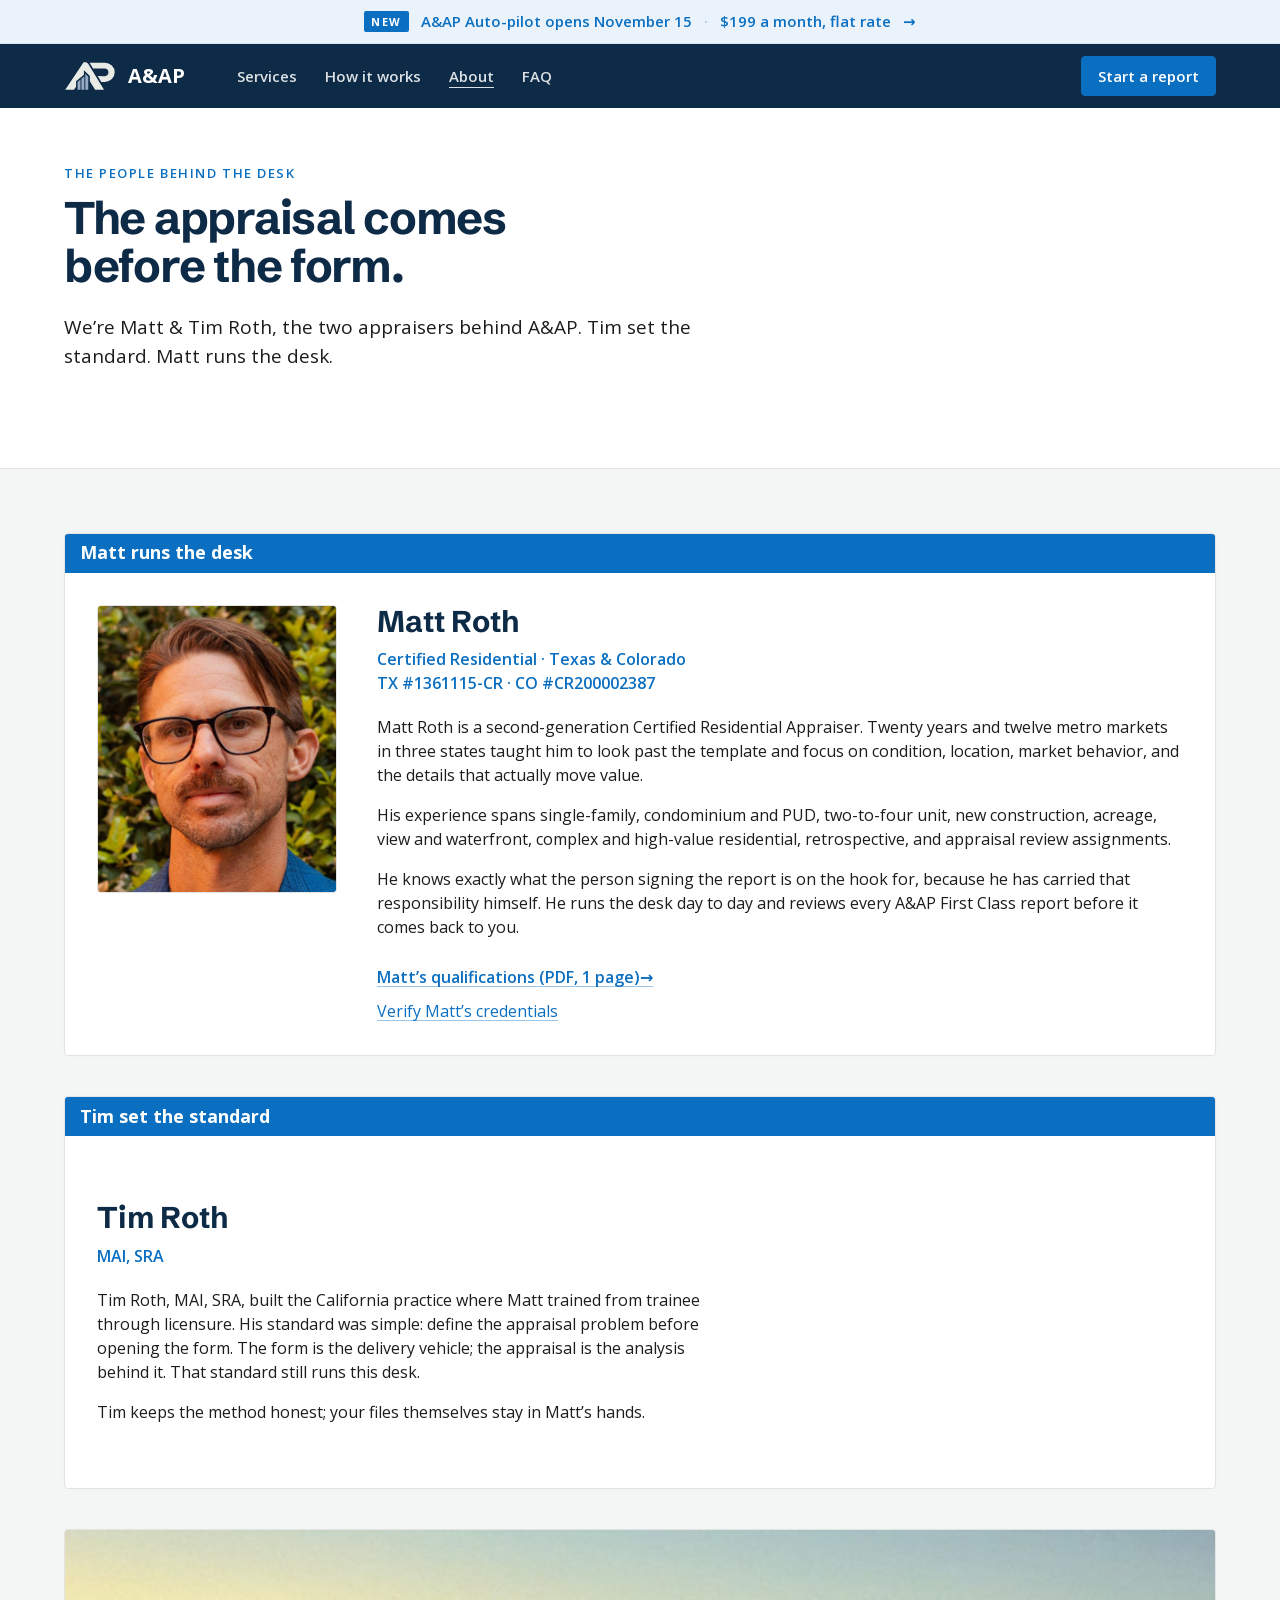
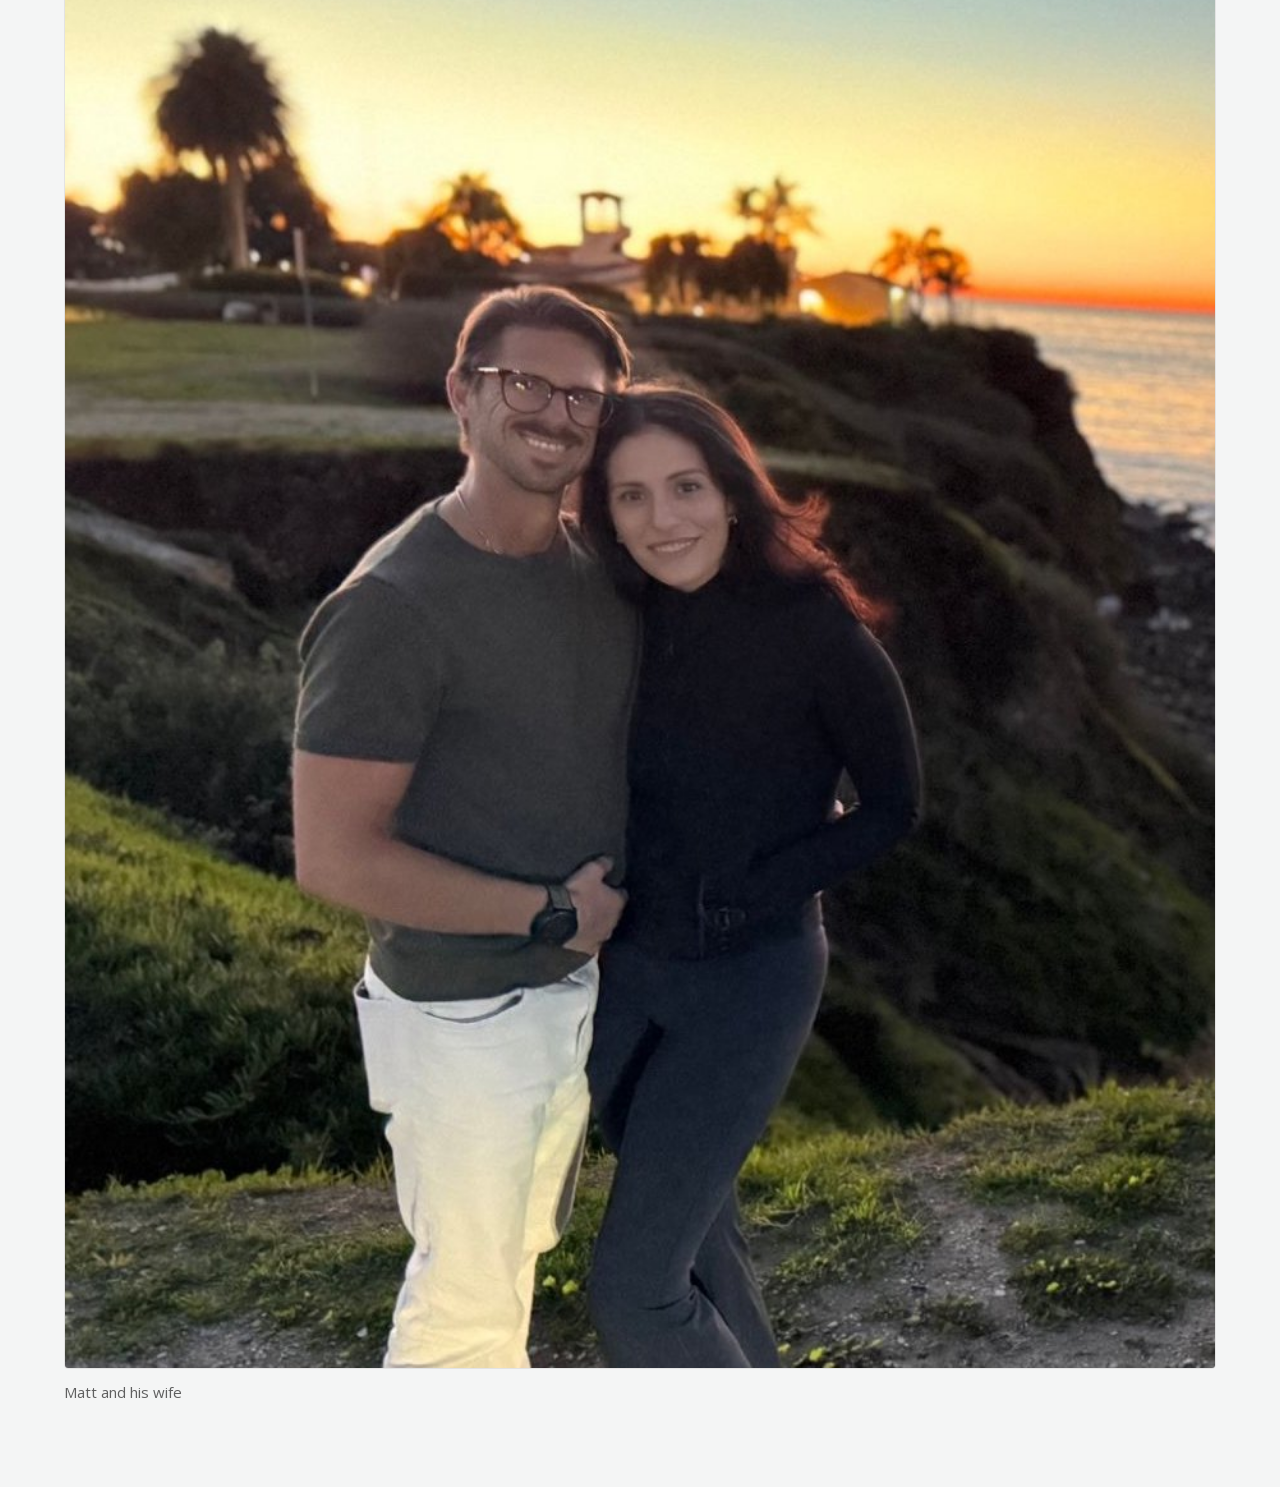
==== about.html @ b4873b74 "aandap.com on its own: today's A&AP site, unchanged content (Matt 11-08) Co-Authored-By: Claude Opus" ====
<!DOCTYPE html>
<html lang="en">
<head>
<meta charset="utf-8">
<meta name="viewport" content="width=device-width, initial-scale=1">
<meta name="color-scheme" content="light">
<title>Matt and Tim Roth | A&amp;AP</title>
<meta name="description" content="Meet Matt and Tim Roth. Two generations in appraisal. Matt runs the desk and reviews your A&amp;AP First Class report. Tim set the standard.">
<link rel="canonical" href="https://aandap.com/about.html">
<link rel="icon" type="image/png" href="assets/aap-favicon.png">
<link rel="apple-touch-icon" href="assets/aap-apple-touch-icon.png">
<link rel="preload" href="assets/open-sans.woff2" as="font" type="font/woff2" crossorigin>
<link rel="preload" href="assets/schibsted-grotesk-700.ttf" as="font" type="font/ttf" crossorigin>
<link rel="stylesheet" href="assets/site.css">
</head>
<body>
<a class="skip" href="#main">Skip to content</a>
<svg width="0" height="0" class="svg-defs" aria-hidden="true">
  <symbol id="ck" viewBox="0 0 20 20"><circle cx="10" cy="10" r="9" fill="currentColor" opacity=".14"/><path d="M5.5 10.5l3 3 6-6.5" fill="none" stroke="currentColor" stroke-width="2" stroke-linecap="round" stroke-linejoin="round"/></symbol>
  <symbol id="tick" viewBox="0 0 16 16"><path d="M3 8.5l3 3 7-7" fill="none" stroke="currentColor" stroke-width="2" stroke-linecap="round" stroke-linejoin="round"/></symbol>
  <symbol id="x" viewBox="0 0 20 20"><circle cx="10" cy="10" r="9" fill="currentColor" opacity=".12"/><path d="M7 7l6 6M13 7l-6 6" fill="none" stroke="currentColor" stroke-width="2" stroke-linecap="round"/></symbol>
  <symbol id="down" viewBox="0 0 20 20"><path d="M10 3v13M4.5 10.5L10 16l5.5-5.5" fill="none" stroke="currentColor" stroke-width="2" stroke-linecap="round" stroke-linejoin="round"/></symbol>
  <symbol id="phone" viewBox="0 0 20 20"><path d="M6.4 2.9c.5-.3 1.2-.1 1.5.4l1.4 2.4c.3.5.2 1.1-.2 1.5L7.9 8.4a9.6 9.6 0 0 0 3.7 3.7l1.2-1.2c.4-.4 1-.5 1.5-.2l2.4 1.4c.5.3.7 1 .4 1.5l-.9 1.7c-.5.9-1.5 1.4-2.5 1.1A13.6 13.6 0 0 1 3.6 6.3c-.3-1 .2-2 1.1-2.5l1.7-.9z" fill="currentColor"/></symbol>
</svg>
<a class="announce num" href="index.html#services"><b>New</b><span>A&amp;AP Auto-pilot opens November 15</span><span class="dot">·</span><span>$199 a month, flat rate</span><span class="arrow">&rarr;</span></a>
<header class="appbar">
  <div class="wrap">
    <a class="brand" href="index.html" aria-label="A&amp;AP home"><img src="assets/aap-mark-light.svg" alt="" width="52" height="30"><b>A&amp;AP</b></a>
    <nav class="nav" aria-label="Site"><a href="index.html#services">Services</a>
<a href="how-it-works.html">How it works</a>
<a href="about.html" aria-current="page">About</a>
<a href="faq.html">FAQ</a></nav>
    <a class="btn sm" href="start.html">Start a report</a>
    <details class="menu"><summary aria-label="Menu">Menu</summary><nav aria-label="Site, mobile"><a href="index.html#services">Services</a>
<a href="how-it-works.html">How it works</a>
<a href="about.html" aria-current="page">About</a>
<a href="faq.html">FAQ</a><a class="go" href="start.html">Start a report</a></nav></details>
  </div>
</header>
<main id="main" tabindex="-1">
<section class="hero page-heading"><div class="wrap grid"><div class="page-intro"><p class="kicker">The people behind the desk</p><h1>The appraisal comes before the form.</h1><p class="lede">We’re Matt &amp; Tim Roth, the two appraisers behind A&amp;AP. Tim set the standard. Matt runs the desk.</p></div></div></section>
<section aria-label="Matt and Tim"><div class="wrap grid">
<article class="card bio-card" id="matt"><h2 class="h">Matt runs the desk</h2><div class="bio-content"><img src="photos/matt.jpg" alt="Matt Roth" width="240" height="288"><div><h3>Matt Roth</h3><p class="credential">Certified Residential · Texas &amp; Colorado<br><span class="num">TX #1361115-CR · CO #CR200002387</span></p><div class="prose">
<p>Matt Roth is a second-generation Certified Residential Appraiser. Twenty years and twelve metro markets in three states taught him to look past the template and focus on condition, location, market behavior, and the details that actually move value.</p>
<p>His experience spans single-family, condominium and PUD, two-to-four unit, new construction, acreage, view and waterfront, complex and high-value residential, retrospective, and appraisal review assignments.</p>
<p>He knows exactly what the person signing the report is on the hook for, because he has carried that responsibility himself. He runs the desk day to day and reviews every A&amp;AP First Class report before it comes back to you.</p>
</div><a class="more" href="matt-roth-qualifications.pdf">Matt’s qualifications (PDF, 1 page)</a><p><a href="https://www.asc.gov/appraiser?field_state_name_value=All&amp;field_license_type__value=All&amp;field_first_name__value=Matthew&amp;field_last_name__value=Roth&amp;items_per_page=20&amp;submit=Apply">Verify Matt’s credentials</a></p></div></div></article>
<article class="card bio-card" id="tim"><h2 class="h">Tim set the standard</h2><div class="bio-content bio-content--text"><div><h3>Tim Roth</h3><p class="credential">MAI, SRA</p><div class="prose">
<p>Tim Roth, MAI, SRA, built the California practice where Matt trained from trainee through licensure. His standard was simple: define the appraisal problem before opening the form. The form is the delivery vehicle; the appraisal is the analysis behind it. That standard still runs this desk.</p>
<p>Tim keeps the method honest; your files themselves stay in Matt’s hands.</p>
</div></div></div></article>
<figure class="about-photo"><picture><source media="(max-width: 720px)" srcset="photos/about-photo-phone.jpg" width="900" height="1125"><img src="photos/about-photo-wide.jpg" alt="Matt and his wife" width="1700" height="956" loading="lazy"></picture><figcaption>Matt and his wife</figcaption></figure>
</div></section>
<section aria-labelledby="experience-heading"><div class="wrap grid"><div class="copy-block split-copy"><h2 class="title" id="experience-heading">Two generations. One standard.</h2><p>Tim built a Southern California appraisal practice and set its standard. Matt trained there from trainee through licensure beginning in 2006, later ran M R Pacific Appraisals in Los Angeles, and established Appraisal Partners in North Texas. That is the experience behind this desk.</p><p>You keep the client relationship, inspection &amp; final judgment. We focus on the part of appraisal we do best and enjoy most, and Matt personally reviews every A&amp;AP First Class report. That’s why this is a desk fee, not an appraisal fee.</p></div><div class="call"><h3>With you from start to finish</h3><a class="btn tel num" href="tel:+14692968726"><svg aria-hidden="true"><use href="#phone"/></svg>(469) 296-8726</a> <span>Weekdays, 9 to 5 Central</span><p>Our small team is with you from start to finish, answering your questions and helping along the way. We work with small offices and independent appraisers.</p></div></div></section>
</main>
<section class="start" id="start">
  <div class="wrap">
    <a class="btn xl" href="start.html">Start a report</a>
    <div class="contact num">
      <a href="tel:+14692968726">(469) 296-8726</a> <span>Weekdays, 9 to 5 Central</span>
      <a href="mailto:mrr@appraisalpartners.net">mrr@appraisalpartners.net</a>
    </div>
  </div>
</section>
<footer>
  <div class="wrap num">
    <div class="line1"><span>Appraisal Partners of Texas, Inc.</span><span class="dot">·</span><span>TX #1361115-CR</span><span class="dot">·</span><span>CO #CR200002387</span></div>
    <nav class="line1" aria-label="Footer"><a href="how-it-works.html">How it works</a><span class="dot">·</span><a href="about.html">About</a><span class="dot">·</span><a href="faq.html">FAQ</a><span class="dot">·</span><a href="https://appraisalpartners.net/terms.html">Terms</a><span class="dot">·</span><a href="https://appraisalpartners.net/terms-software.html">Software terms</a></nav>
    <div>10900 Research Blvd, Suite 160C, Austin, TX 78759</div>
    <div>TOTAL is a product of a la mode. A&amp;AP is not affiliated with a la mode.</div>
  </div>
</footer>
</body>
</html>
---- assets/site.css ----
@font-face {
  font-family: "Open Sans"; font-style: normal; font-weight: 300 800;
  font-display: swap; src: url("open-sans.woff2") format("woff2");
}
@font-face {
  font-family: "Schibsted Grotesk"; font-style: normal; font-weight: 500;
  font-display: swap; src: url("schibsted-grotesk-500.ttf") format("truetype");
}
@font-face {
  font-family: "Schibsted Grotesk"; font-style: normal; font-weight: 700;
  font-display: swap; src: url("schibsted-grotesk-700.ttf") format("truetype");
}

:root {
  --font: "Open Sans", "Segoe UI", system-ui, -apple-system, "Helvetica Neue", Arial, sans-serif;
  --display: "Schibsted Grotesk", var(--font);
  --ink: #1c1c1c; --ink-2: #5f5f5f;
  --canvas: #f4f5f5; --card: #ffffff; --field-off: #f4f5f5;
  --line: #e3e3e3; --line-2: #cccccc; --edge: #8a949f;
  --primary: #0b6fc1; --primary-hover: #00669b; --primary-active: #005380; --deep: #005c83; --tint: #eaf3fb; --tint-line: #d5e6f5;
  --success: #2b7e26; --success-edge: #50a81e; --success-bg: #ecf6e8; --success-ink: #236b1f; --success-line: #cfe6c7;
  --warning-bg: #fdf3e1; --warning-edge: #e5a53a; --warning-ink: #7a4300; --warning-line: #f1dcb0;
  --bar: #0d2a46; --bar-h: 64px;
  --first-class-gold: #b49a60;
  --focus: #0b6fc1; --focus-ring: rgba(11,111,193,.25);
  --r-1: 2px; --r-2: 4px; --r-3: 6px; --r-full: 999px;
  --shadow-1: 0 0 10px -6px rgba(0,0,0,.10);
  --shadow-2: 0 24px 48px -28px rgba(13,42,70,.35), 0 1px 2px rgba(13,42,70,.10);
  --s-1: 4px; --s-2: 8px; --s-3: 12px; --s-4: 16px; --s-5: 20px; --s-6: 24px; --s-8: 32px; --s-10: 40px; --s-12: 48px; --s-14: 56px; --s-16: 64px; --s-20: 80px; --s-24: 96px;
  --wrap: 1200px; --gutter: 24px;
  --dur: 150ms; --ease: cubic-bezier(.2,0,.2,1);
  color-scheme: light;
}
*, *::before, *::after { box-sizing: border-box; }
html { -webkit-text-size-adjust: 100%; scroll-behavior: smooth; }
html, body { margin: 0; background: var(--canvas); color: var(--ink); font: 400 16px/1.5 var(--font); -webkit-font-smoothing: antialiased; }
img { display: block; max-width: 100%; }
b, strong { font-weight: 600; }
p { margin: 0; }
a { color: var(--primary); text-decoration: underline; text-decoration-thickness: 1px; text-underline-offset: 3px; text-decoration-color: rgba(11,111,193,.4); transition: color var(--dur) var(--ease), text-decoration-color var(--dur) var(--ease), background var(--dur) var(--ease); }
a:hover { color: var(--primary-hover); text-decoration-color: currentColor; }
:focus-visible { outline: 2px solid var(--focus); outline-offset: 2px; border-radius: var(--r-1); }
::selection { background: rgba(11,111,193,.16); }
.num { font-variant-numeric: tabular-nums; }
.sr { position: absolute; width: 1px; height: 1px; overflow: hidden; clip: rect(0 0 0 0); white-space: nowrap; }
.wrap { max-width: var(--wrap); margin: 0 auto; padding: 0 var(--gutter); }
.grid { display: grid; grid-template-columns: repeat(12, minmax(0, 1fr)); column-gap: var(--gutter); row-gap: var(--s-10); }
.skip { position: absolute; left: var(--s-4); top: -60px; background: #fff; color: var(--primary); padding: var(--s-2) var(--s-3); border-radius: var(--r-2); z-index: 10; }
.skip:focus { top: var(--s-4); }

/* ---------- type ---------- */
h1 { font: 700 clamp(38px, 2vw + 20px, 54px)/1.04 var(--display); letter-spacing: -.028em; color: var(--bar); margin: 0 0 var(--s-6); text-wrap: balance; }
h1 span { display: block; }
.lede { font-size: 19px; line-height: 1.55; color: var(--ink); max-width: 40ch; margin: 0 0 var(--s-8); }
h2.title { font: 700 clamp(28px, 1.2vw + 18px, 34px)/1.15 var(--display); letter-spacing: -.02em; color: var(--bar); margin: 0 0 var(--s-3); text-wrap: balance; }
.sub { font-size: 17px; line-height: 1.55; color: var(--ink); max-width: 56ch; margin: 0 0 var(--s-8); }
.kicker { font: 600 13px/1.4 var(--font); letter-spacing: .12em; text-transform: uppercase; color: var(--primary); margin: 0 0 var(--s-3); }

/* ---------- buttons ---------- */
.btn { display: inline-flex; align-items: center; justify-content: center; gap: var(--s-2); min-height: 48px; padding: 0 var(--s-6); border: 1px solid var(--primary); border-radius: var(--r-2); background: var(--primary); color: #fff; font: 600 16px/1 var(--font); text-decoration: none; white-space: nowrap; cursor: pointer; transition: background var(--dur) var(--ease), border-color var(--dur) var(--ease), color var(--dur) var(--ease); }
.btn:hover { background: var(--primary-hover); border-color: var(--primary-hover); color: #fff; }
.btn:active { background: var(--primary-active); border-color: var(--primary-active); }
.btn.ghost { background: #fff; color: var(--primary); }
.btn.ghost:hover { background: var(--tint); color: var(--primary-hover); border-color: var(--primary-hover); }
.btn.sm { min-height: 40px; padding: 0 var(--s-4); font-size: 15px; }
.btn.xl { min-height: 52px; padding: 0 var(--s-8); font-size: 17px; }
.more { font-weight: 600; white-space: nowrap; }
.more::after { content: " \2192"; }

/* ---------- announcement + app bar ---------- */
.announce { display: flex; flex-wrap: wrap; align-items: center; justify-content: center; gap: var(--s-2) var(--s-3); min-height: 44px; padding: var(--s-2) var(--gutter); background: var(--tint); border-bottom: 1px solid var(--tint-line); color: var(--primary); font-size: 15px; font-weight: 600; text-decoration: none; text-align: center; }
.announce:hover { background: #dfeefb; color: var(--primary-hover); }
.announce b { background: var(--primary); color: #fff; font-size: 11px; font-weight: 700; letter-spacing: .14em; text-transform: uppercase; padding: 4px 7px 3px; border-radius: var(--r-1); line-height: 1.2; }
.announce .dot { color: #9cc1e3; }
.announce .arrow { font-weight: 700; }
.appbar { background: var(--bar); color: #fff; height: var(--bar-h); position: relative; z-index: 5; }
.appbar .wrap { display: flex; align-items: center; gap: var(--s-4); height: 100%; }
.brand { display: flex; align-items: center; gap: var(--s-3); color: #fff; text-decoration: none; min-height: 44px; }
.brand img { width: 52px; height: 30.5px; }
.brand b { font: 700 20px/1.2 var(--font); letter-spacing: 0; }
.nav { display: flex; gap: var(--s-1); margin-left: var(--s-6); }
.nav a { color: rgba(255,255,255,.86); text-decoration: none; font-size: 15px; font-weight: 600; padding: 0 var(--s-3); min-height: 44px; display: inline-flex; align-items: center; border-radius: var(--r-1); }
.nav a:hover { color: #fff; background: rgba(255,255,255,.08); }
.appbar .btn.sm { margin-left: auto; }
.menu { display: none; margin-left: auto; position: relative; }
.menu summary { list-style: none; cursor: pointer; color: #fff; font: 600 15px/1 var(--font); min-height: 44px; min-width: 44px; display: inline-flex; align-items: center; justify-content: center; padding: 0 var(--s-3); border-radius: var(--r-1); }
.menu summary::-webkit-details-marker { display: none; }
.menu[open] summary { background: rgba(255,255,255,.1); }
.menu nav { position: absolute; right: 0; top: 52px; background: #fff; border: 1px solid var(--line); border-radius: var(--r-2); box-shadow: var(--shadow-2); min-width: 220px; padding: var(--s-2); display: flex; flex-direction: column; }
.menu nav a { color: var(--ink); text-decoration: none; font-weight: 600; font-size: 16px; min-height: 44px; display: flex; align-items: center; padding: 0 var(--s-3); border-radius: var(--r-1); }
.menu nav a:hover { background: var(--tint); color: var(--primary); }
@media (max-width: 900px) { .nav { display: none; } .menu { display: block; } .appbar .btn.sm { margin-left: var(--s-2); } }
@media (max-width: 420px) { .appbar .btn.sm { display: none; } .menu nav a.go { background: var(--primary); color: #fff; margin-top: var(--s-2); justify-content: center; } }

/* ---------- sections: one rhythm, 128 px between majors ---------- */
section { padding: var(--s-16) 0; }
.hero { padding: var(--s-14) 0 var(--s-16); background: #fff; border-bottom: 1px solid var(--line); }
.hero .grid { align-items: center; }
.hero-copy { grid-column: 1 / span 6; }
.hero-visual { grid-column: 7 / span 6; min-width: 0; }
.cta { display: flex; align-items: center; flex-wrap: wrap; gap: var(--s-3); margin: 0 0 var(--s-8); }
.proof { display: flex; flex-wrap: wrap; gap: var(--s-2) var(--s-5); margin: 0; padding: 0; list-style: none; font-size: 16px; font-weight: 600; color: var(--ink); }
.proof li { display: inline-flex; align-items: center; gap: var(--s-2); white-space: nowrap; }
.proof svg { width: 18px; height: 18px; color: var(--success); flex: none; }

/* ---------- the signature visual: the finished report, shown as a report (no window, no tabs, no pills) ---------- */
.report { margin: 0; }
.sheet { background: #fff; border: 1px solid var(--line-2); border-radius: var(--r-2); box-shadow: var(--shadow-2); overflow: hidden; font-size: 12.5px; line-height: 1.3; }
.sheet .head { display: flex; align-items: center; gap: var(--s-3); min-height: 44px; padding: var(--s-2) var(--s-4); border-bottom: 1px solid var(--line); white-space: nowrap; }
.sheet .head b { font: 700 13px/1.3 var(--font); color: var(--ink); }
.sheet .head .addr { color: var(--ink-2); overflow: hidden; text-overflow: ellipsis; }
.sheet .head .sample { margin-left: auto; display: inline-flex; align-items: center; height: 22px; padding: 0 7px; border: 1px solid var(--line-2); border-radius: var(--r-1); font-size: 10.5px; font-weight: 700; letter-spacing: .12em; text-transform: uppercase; color: var(--ink-2); }
.sheet .sec { display: flex; align-items: center; justify-content: space-between; height: 30px; padding: 0 var(--s-3); background: var(--bar); color: #fff; font-weight: 700; font-size: 12.5px; }
.sheet .sec span { font-weight: 400; font-size: 11px; opacity: .85; }
table.g { width: 100%; border-collapse: collapse; font-variant-numeric: tabular-nums; table-layout: fixed; }
table.g th, table.g td { padding: 0 var(--s-2); height: 27px; border-bottom: 1px solid var(--line); border-right: 1px solid var(--line); text-align: left; white-space: nowrap; overflow: hidden; text-overflow: ellipsis; }
table.g th:last-child, table.g td:last-child { border-right: 0; }
table.g th { background: var(--field-off); color: var(--ink-2); font-weight: 600; font-size: 11.5px; }
table.g th:first-child { width: 31%; }
table.g td.lab { color: var(--ink-2); background: #fff; }
table.g tr.tot td { font-weight: 700; background: var(--tint); border-bottom: 0; }
.caption { margin: var(--s-3) 0 0; font-size: 16px; font-weight: 600; color: var(--ink); }
/* Matt beside the report, in the first screen */
.meet { display: grid; grid-template-columns: 80px minmax(0, 1fr); gap: var(--s-4); align-items: center; margin-top: var(--s-5); padding: var(--s-4) var(--s-5); background: var(--tint); border: 1px solid var(--tint-line); border-radius: var(--r-2); }
.meet img { width: 80px; height: 80px; border-radius: var(--r-2); object-fit: cover; border: 1px solid var(--line); }
.meet b { display: block; font: 700 22px/1.2 var(--display); letter-spacing: -.015em; color: var(--bar); margin: 0 0 var(--s-1); }
.meet a { display: inline-flex; align-items: center; gap: var(--s-2); min-height: 44px; font-size: 18px; font-weight: 700; color: var(--primary); text-decoration: none; }
.meet a:hover { color: var(--primary-hover); text-decoration: underline; }
.meet a svg { width: 20px; height: 20px; flex: none; }

@media (prefers-reduced-motion: no-preference) {
  .sheet { animation: rise .6s var(--ease) both; }
}
@keyframes rise { from { opacity: 0; transform: translateY(14px); } to { opacity: 1; transform: none; } }

/* ---------- the conversion standout ---------- */
.convert { background: #fff; border: 2px solid var(--primary); border-radius: var(--r-3); overflow: hidden; }
.convert .inner { display: grid; grid-template-columns: repeat(12, minmax(0, 1fr)); column-gap: var(--gutter); row-gap: var(--s-8); align-items: center; padding: var(--s-12) var(--s-14); }
.convert .copy { grid-column: 1 / span 6; min-width: 0; }
.convert .cv { grid-column: 7 / span 6; min-width: 0; }
.convert .tag { display: inline-block; background: var(--primary); color: #fff; font-size: 12px; font-weight: 700; letter-spacing: .14em; text-transform: uppercase; padding: 6px 10px 5px; border-radius: var(--r-1); line-height: 1.2; }
.convert h2 { font: 700 clamp(30px, 1.5vw + 18px, 42px)/1.08 var(--display); letter-spacing: -.025em; color: var(--bar); margin: var(--s-5) 0 var(--s-4); max-width: 20ch; text-wrap: balance; }
.convert p.big { font-size: 19px; line-height: 1.55; margin: 0 0 var(--s-8); max-width: 44ch; }
.convert .cta { margin-bottom: 0; }
.convert .foot { display: flex; flex-wrap: wrap; align-items: baseline; gap: var(--s-1) var(--s-4); padding: var(--s-4) var(--s-14); border-top: 1px solid var(--line); background: var(--canvas); color: var(--ink); font-size: 15px; }
.convert .foot b { font: 700 22px/1.1 var(--display); color: var(--bar); letter-spacing: -.01em; }
.convert .foot .dot { color: var(--line-2); }
/* the 2.6 -> 3.6 visual */
.cv { font-size: 12.5px; line-height: 1.35; }
.pane { background: #fff; border: 1px solid var(--line-2); border-radius: var(--r-2); overflow: hidden; }
.pane .ph { display: flex; align-items: center; justify-content: space-between; gap: var(--s-2); height: 32px; padding: 0 var(--s-3); background: var(--field-off); color: var(--ink-2); font-weight: 700; font-size: 12.5px; border-bottom: 1px solid var(--line); white-space: nowrap; }
.pane .ph .path { font-weight: 400; font-size: 11px; overflow: hidden; text-overflow: ellipsis; }
.pane.new { border-color: var(--primary); box-shadow: var(--shadow-1); }
.pane.new .ph { background: var(--primary); color: #fff; border-bottom: 0; }
.pane.new .ph .path { color: rgba(255,255,255,.82); }
table.cvt td { white-space: normal; height: auto; padding: 6px var(--s-2); vertical-align: top; }
table.cvt td:first-child { width: 34%; }
table.cvt tr:last-child td { border-bottom: 0; }
.pane.old td.val { color: var(--ink-2); word-break: break-word; }
.pane.new td.val { font-weight: 600; color: var(--ink); }
.pane.new td.tk { width: 28px; padding: 6px 0 0; text-align: center; }
.pane.new td.tk svg { width: 14px; height: 14px; color: var(--success); vertical-align: -2px; }
.cv .step { display: flex; align-items: center; gap: var(--s-2); padding: var(--s-2) 0; color: var(--primary); font-weight: 700; font-size: 13px; letter-spacing: .08em; text-transform: uppercase; }
.cv .step svg { width: 20px; height: 20px; flex: none; }

/* ---------- cards (the form's) ---------- */
.card { background: var(--card); border: 1px solid var(--line); border-radius: var(--r-2); box-shadow: var(--shadow-1); min-width: 0; }
.card .h { display: flex; align-items: center; justify-content: space-between; gap: var(--s-3); height: 40px; padding: 0 var(--s-4); background: var(--primary); color: #fff; font-size: 18px; font-weight: 700; border-radius: var(--r-2) var(--r-2) 0 0; margin: -1px -1px 0; white-space: nowrap; }
.card .h small { font-size: 11px; letter-spacing: .12em; text-transform: uppercase; font-weight: 700; opacity: .8; }
.card .b { padding: var(--s-5) var(--s-5) var(--s-6); }

/* two ways in */
.cockpit-intro { grid-column: 1 / -1; display: grid; grid-template-columns: repeat(2, minmax(0, 1fr)); gap: var(--gutter); border-top: 4px solid var(--primary); padding-top: var(--s-8); }
.cockpit-title { font: 700 clamp(28px, 3vw, 42px)/1.14 var(--display); letter-spacing: -.025em; color: var(--bar); margin: 0 0 var(--s-4); text-wrap: balance; }
.cockpit-title span { display: block; }
.cockpit-title a { white-space: nowrap; text-decoration-thickness: 2px; text-underline-offset: 5px; }
/* First Class tones share one muted gold; Auto-pilot retains primary blue. */
.cockpit-title a[href="#first-class"] {
  color: color-mix(in srgb, var(--first-class-gold) 70%, #000);
  text-decoration-color: currentColor;
}
.cockpit-title a[href="#first-class"]:hover {
  color: color-mix(in srgb, var(--first-class-gold) 60%, #000);
}
.way#first-class > .h {
  background: linear-gradient(110deg,
    color-mix(in srgb, var(--first-class-gold) 65%, #fff),
    var(--first-class-gold));
  color: var(--bar);
}
.cockpit-intro p { margin: 0; font-size: 18px; text-wrap: pretty; }
.way[id] { scroll-margin-top: var(--s-6); }
@media (max-width: 720px) { .cockpit-intro { grid-template-columns: 1fr; gap: var(--s-8); } }

.ways { grid-column: 1 / -1; display: grid; grid-template-columns: repeat(2, minmax(0, 1fr)); gap: var(--gutter); }
.way { display: flex; flex-direction: column; }
.way .b { display: flex; flex: 1; flex-direction: column; }
.way .mark { align-self: flex-start; margin-top: auto; }
.way .b p { font-size: 17px; color: var(--ink); min-height: 54px; margin: 0 0 var(--s-5); }
.price { display: flex; align-items: baseline; flex-wrap: wrap; gap: var(--s-1) var(--s-3); border-top: 1px solid var(--line); padding-top: var(--s-4); }
.price b { font: 700 32px/1 var(--display); letter-spacing: -.02em; color: var(--bar); font-variant-numeric: tabular-nums; }
.price span { color: var(--ink); font-size: 15px; font-weight: 600; }
.price small { flex-basis: 100%; color: var(--ink-2); font-size: 14px; font-weight: 600; }
.price b i { font: 600 17px/1 var(--display); font-style: normal; letter-spacing: 0; }
.way.self .price { margin-top: auto; }
.way .price span { flex-basis: 100%; }
@media (min-width: 721px) { .way .price span { min-height: 2lh; } } /* price lines align across a row */
.mark { display: inline-flex; align-items: center; gap: 6px; margin: 0 0 var(--s-4); font-size: 15px; font-weight: 700; color: var(--success-ink); }
.mark svg { width: 18px; height: 18px; flex: none; color: var(--success); }
.addons { grid-column: 1 / -1; margin: calc(var(--s-10) * -1 + var(--s-5)) 0 0; color: var(--ink); font-size: 15px; display: flex; flex-wrap: wrap; gap: var(--s-1) var(--s-3); }
.addons .dot { color: var(--line-2); }

.way .checks { gap: var(--s-2); margin-bottom: var(--s-5); }
.way .checks li { font-size: 16px; font-weight: 400; }
.way .checks li svg { width: 18px; height: 18px; }
.way .b p.fineprint { font-size: 13px; color: var(--ink-2); min-height: 0; margin: var(--s-3) 0 0; }

/* full report handoff */
.full-lane { background: var(--tint); border-block: 1px solid var(--tint-line); }
.full-lane p { max-width: 80ch; font-size: 18px; line-height: 1.6; }
.full-steps { display: grid; grid-template-columns: repeat(3, minmax(0, 1fr)); list-style: none; padding: 0; margin: var(--s-8) 0 0; border: 1px solid var(--tint-line); border-radius: var(--r-2); background: var(--card); }
.full-steps li { display: flex; align-items: center; gap: var(--s-4); padding: var(--s-5); font: 700 20px/1.3 var(--display); color: var(--bar); }
.full-steps li + li { border-left: 1px solid var(--tint-line); }
.full-steps li + li::before { content: "\2192"; color: var(--primary); }
@media (max-width: 720px) {
  .full-steps { grid-template-columns: 1fr; }
  .full-steps li + li { border-left: 0; border-top: 1px solid var(--tint-line); }
  .full-steps li + li::before { content: "\2193"; }
}

/* who does what */
.who { grid-column: 1 / -1; }
.who .cols { display: grid; grid-template-columns: 1fr 1fr; }
.who .col + .col { border-left: 1px solid var(--line); }
.who .col .h { border-radius: 0; margin: 0; height: 48px; font-size: 20px; }
.who .col:first-child .h { border-radius: var(--r-2) 0 0 0; margin: -1px 0 0 -1px; }
.who .col:last-child .h { border-radius: 0 var(--r-2) 0 0; margin: -1px -1px 0 0; background: var(--bar); }
.who ul { list-style: none; margin: 0; padding: 0 var(--s-6); }
.who li { display: flex; align-items: center; gap: var(--s-3); min-height: 56px; padding: var(--s-2) 0; border-bottom: 1px solid var(--line); font-size: 17px; font-weight: 600; }
.who li:last-child { border-bottom: 0; }
.who li svg { width: 20px; height: 20px; flex: none; color: var(--primary); }
.who .col:last-child li svg { color: var(--success); }
.never { display: flex; flex-wrap: wrap; align-items: center; gap: var(--s-2) var(--s-6); padding: var(--s-4) var(--s-6); border-top: 2px solid var(--bar); background: var(--canvas); font-size: 16px; }
.never b { font: 700 13px/1 var(--font); letter-spacing: .12em; text-transform: uppercase; color: var(--bar); }
.never span { display: inline-flex; align-items: center; gap: 6px; color: var(--ink); font-weight: 600; }
.never span svg { width: 18px; height: 18px; color: var(--ink); }
.uspap { padding: var(--s-3) var(--s-6) var(--s-4); border-top: 1px solid var(--line); background: var(--canvas); border-radius: 0 0 var(--r-2) var(--r-2); font-size: 16px; color: var(--ink); }

/* split sections share one left edge: copy 1-5, visual 7-12 */
.split-copy { grid-column: 1 / span 5; align-self: center; }
.split-visual { grid-column: 7 / span 6; min-width: 0; }
.split-copy .big, .fast-copy .big { font: 700 22px/1.3 var(--display); letter-spacing: -.01em; color: var(--bar); margin: 0; }

/* preferences on file: three lines in the appraiser's own words, no toggles, no check marks */
.note { padding: var(--s-5) var(--s-6) var(--s-4); }
.note .kicker { margin-bottom: var(--s-1); }
.note ul { list-style: none; margin: 0; padding: 0; }
.note li { font: 700 22px/1.3 var(--display); letter-spacing: -.01em; color: var(--bar); padding: var(--s-4) 0; border-bottom: 1px solid var(--line); }
.note li:last-child { border-bottom: 0; }

/* stand behind */
.checks { list-style: none; margin: 0 0 var(--s-6); padding: 0; display: grid; gap: var(--s-3); }
.checks li { display: flex; gap: var(--s-3); align-items: flex-start; font-size: 18px; line-height: 1.4; font-weight: 600; }
.checks li svg { width: 22px; height: 22px; flex: none; margin-top: 2px; color: var(--success); }
.line { font: 700 24px/1.25 var(--display); letter-spacing: -.015em; color: var(--bar); margin: 0 0 var(--s-2); }
.person { display: grid; grid-template-columns: 288px minmax(0, 1fr); gap: var(--s-6); align-items: center; padding: var(--s-5); }
.person img { width: 288px; height: 288px; border-radius: var(--r-2); object-fit: cover; border: 1px solid var(--line); }
.person h3 { font: 700 26px/1.15 var(--display); letter-spacing: -.015em; margin: 0 0 var(--s-2); color: var(--bar); }
.person p { color: var(--ink); font-size: 16px; }
.person .role { font: 700 13px/1.4 var(--font); letter-spacing: .12em; text-transform: uppercase; color: var(--primary); margin: 0 0 var(--s-2); }
.person .bio { margin-top: var(--s-3); line-height: 1.5; }
/* the call promise: headline-level, beside the trust copy, phone as tap-to-call */
.call { grid-column: 7 / span 6; min-width: 0; align-self: center; background: var(--tint); border: 1px solid var(--tint-line); border-radius: var(--r-2); padding: var(--s-8); }
.call h3 { font: 700 clamp(30px, 1.5vw + 18px, 42px)/1.08 var(--display); letter-spacing: -.025em; color: var(--bar); margin: 0 0 var(--s-5); text-wrap: balance; }
.call .btn.tel { font-size: 20px; min-height: 56px; padding: 0 var(--s-6); margin: 0 0 var(--s-5); }
.call .btn.tel svg { width: 22px; height: 22px; }
.call p { font-size: 17px; line-height: 1.55; color: var(--ink); max-width: 44ch; margin: 0; }
/* the people, as a pair */
.pair { grid-column: 1 / -1; display: grid; grid-template-columns: 1fr 1fr; }
.pair .person { grid-template-columns: 240px minmax(0, 1fr); }
.pair .person img { width: 240px; height: 240px; }
.pair .person + .person { border-left: 1px solid var(--line); }

/* why we're fast: one short section, no screenshot */
.fast-copy { grid-column: 1 / span 7; }
.fast-copy .sub { margin-bottom: var(--s-4); }

/* the download question, answered as a service */
.qa { grid-column: 1 / -1; display: grid; grid-template-columns: 5fr 7fr; background: #fff; border: 1px solid var(--line); border-radius: var(--r-2); box-shadow: var(--shadow-1); overflow: hidden; }
.qa .q { background: var(--tint); border-right: 1px solid var(--tint-line); padding: var(--s-10) var(--s-10); display: flex; flex-direction: column; justify-content: center; }
.qa .qt { font: 700 clamp(24px, 1vw + 16px, 30px)/1.2 var(--display); letter-spacing: -.015em; color: var(--bar); text-wrap: balance; }
.qa .a { padding: var(--s-10) var(--s-10); }
.qa .no { font: 700 32px/1.1 var(--display); letter-spacing: -.02em; color: var(--primary); margin: 0 0 var(--s-3); }
.qa .body { font-size: 17px; line-height: 1.55; max-width: 46ch; margin: 0 0 var(--s-6); }
.qa .never-line { font: 700 24px/1.2 var(--display); letter-spacing: -.015em; color: var(--bar); border-left: 4px solid var(--primary); padding: 2px 0 2px var(--s-4); margin: 0 0 var(--s-3); }
.qa .never-line:last-child { margin-bottom: 0; }

/* start + footer */
.start { background: var(--bar); color: #fff; padding: var(--s-16) 0; }
.start .wrap { display: flex; align-items: center; flex-wrap: wrap; gap: var(--s-6) var(--s-10); }
.start h2 { font: 700 clamp(28px, 1.2vw + 18px, 36px)/1.15 var(--display); letter-spacing: -.02em; margin: 0; flex: 1 1 280px; }
.start .contact { display: flex; flex-wrap: wrap; gap: var(--s-2) var(--s-6); font-size: 17px; font-weight: 600; }
.start .contact a { color: #fff; text-decoration-color: rgba(255,255,255,.4); min-height: 44px; display: inline-flex; align-items: center; }
footer { padding: var(--s-8) 0 var(--s-12); color: var(--ink-2); font-size: 13px; }
footer .wrap { display: flex; flex-direction: column; gap: var(--s-2); }
footer .line1 { display: flex; flex-wrap: wrap; gap: var(--s-1) var(--s-3); }
footer .dot { color: var(--line-2); }
footer a { color: var(--ink-2); }

/* ---------- responsive ---------- */
@media (max-width: 1080px) {
  .ways { grid-template-columns: repeat(2, minmax(0, 1fr)); }
  .hero-copy { grid-column: 1 / span 7; }
  .hero-visual { grid-column: 1 / -1; }
  .split-copy, .fast-copy { grid-column: 1 / span 7; }
  .split-visual { grid-column: 1 / -1; }
  .convert .copy, .convert .cv { grid-column: 1 / -1; }
  .convert h2, .convert p.big { max-width: none; }
  .call { grid-column: 1 / -1; }
}
@media (max-width: 900px) {
  .hero-copy, .split-copy, .fast-copy { grid-column: 1 / -1; }
  .qa { grid-template-columns: 1fr; }
  .qa .q { border-right: 0; border-bottom: 1px solid var(--tint-line); }
  .pair { grid-template-columns: 1fr; }
  .pair .person + .person { border-left: 0; border-top: 1px solid var(--line); }
}
@media (max-width: 720px) {
  .ways { grid-template-columns: 1fr; }
  .way .b p { min-height: 0; }
  :root { --gutter: 16px; }
  section { padding: var(--s-12) 0; }
  .hero { padding: var(--s-10) 0 var(--s-12); }
  .grid { row-gap: var(--s-8); }
  .cta { flex-direction: column; align-items: stretch; }
  .cta .btn { width: 100%; }
  .cta .more { text-align: center; padding: var(--s-2) 0; }
  .proof { gap: var(--s-2) var(--s-4); }
  .convert .inner { padding: var(--s-8) var(--s-5); row-gap: var(--s-6); }
  .convert .foot { padding: var(--s-4) var(--s-5); }
  .who .cols { grid-template-columns: 1fr; }
  .who .col + .col { border-left: 0; border-top: 1px solid var(--line); }
  .who .col:first-child .h { border-radius: var(--r-2) var(--r-2) 0 0; margin: -1px -1px 0; }
  .who .col:last-child .h { border-radius: 0; margin: 0 -1px; }
  .who ul, .never, .uspap { padding-left: var(--s-4); padding-right: var(--s-4); }
  .never { gap: var(--s-2) var(--s-4); }
  .person, .pair .person { grid-template-columns: 136px 1fr; gap: var(--s-4); padding: var(--s-4); align-items: start; }
  .person img, .pair .person img { width: 136px; height: 136px; }
  .person h3 { font-size: 22px; }
  .call { padding: var(--s-6) var(--s-5); }
  .call .btn.tel { width: 100%; }
  .note { padding: var(--s-4) var(--s-4) var(--s-3); }
  .note li { font-size: 19px; }
  .meet { grid-template-columns: 64px minmax(0, 1fr); padding: var(--s-4); }
  .meet img { width: 64px; height: 64px; }
  .meet b { font-size: 20px; }
  .qa .q, .qa .a { padding: var(--s-6) var(--s-5); }
  .qa .no { font-size: 28px; }
  .qa .never-line { font-size: 21px; }
  table.g th:nth-child(5), table.g td:nth-child(5) { display: none; }
  table.g th:first-child { width: 36%; }
  .start h2 { flex-basis: 100%; }
}
@media (max-width: 400px) {
  table.g th:nth-child(4), table.g td:nth-child(4) { display: none; }
  .sheet .head .addr { display: none; }
}

/* Intake form contract retained; presentation only. */
.intake-layout {
  display: grid;
  grid-template-columns: minmax(0, 720px) minmax(0, 1fr);
  gap: 32px;
  align-items: start;
}
.intake-help {
  border-top: 2px solid var(--primary);
  padding-top: 16px;
  font-size: 14px;
}
.intake-help h2 {
  font-size: 18px;
}
.intake-help a {
  overflow-wrap: anywhere;
}
.intake-form {
  padding: 24px;
}
.form-heading {
  font-size: 18px;
  border-top: 1px solid var(--line);
  margin-top: 24px;
  padding-top: 24px;
}
.grid2 {
  display: grid;
  grid-template-columns: repeat(2, minmax(0, 1fr));
  gap: 0 16px;
}
.field {
  margin-bottom: 20px;
}
.field > label {
  display: block;
  font-size: 14px;
  font-weight: 600;
  margin-bottom: 8px;
}
.field input,
.field select,
.field textarea {
  width: 100%;
  min-height: 44px;
  border: 1px solid var(--edge);
  border-radius: var(--r-1);
  background: #fff;
  color: var(--ink);
  padding: 10px 12px;
}
.field textarea {
  resize: vertical;
}
.hint,
.fineprint {
  font-size: 13px;
  margin-top: 8px;
}
fieldset {
  min-width: 0;
  border: 1px solid var(--line);
  padding: 16px;
  margin: 0 0 20px;
}
legend {
  font-size: 14px;
  font-weight: 600;
  padding: 0 8px;
}
.opt,
.notify-toggle {
  display: flex;
  align-items: start;
  gap: 12px;
  min-height: 44px;
  padding-block: 8px;
  font-size: 14px;
}
.opt input,
.notify-toggle input,
.consent input {
  margin: 5px 0 0;
  accent-color: var(--primary);
  min-width: 18px;
  min-height: 18px;
}
.opt label,
.notify-toggle label {
  flex: 1;
  cursor: pointer;
}
.modepick {
  display: grid;
  grid-template-columns: 1fr 1fr;
  gap: 12px;
}
.modepick .opt {
  border: 1px solid var(--line);
  padding: 12px;
}
.modepick .opt:has(:checked) {
  border-color: var(--primary);
  background: var(--tint);
}
.optional {
  border-top: 1px solid var(--line);
  border-bottom: 1px solid var(--line);
  margin-bottom: 20px;
}
.optional summary {
  min-height: 48px;
  padding: 12px 0;
  font-size: 14px;
  font-weight: 600;
}
.optional fieldset {
  margin-top: 8px;
}
.consent {
  display: grid;
  grid-template-columns: 20px 1fr;
  gap: 8px 12px;
  font-size: 13px;
  margin: 16px 0;
}
.consent .hint {
  grid-column: 2;
}
.honeypot {
  position: absolute;
  left: -9999px;
  width: 1px;
  height: 1px;
  overflow: hidden;
}
.form-result {
  border: 1px solid var(--line);
  padding: 16px;
  margin-top: 20px;
  font-size: 14px;
  overflow-wrap: anywhere;
}
.form-result[data-state="success"] {
  border-color: var(--success-line);
  background: var(--success-bg);
}
.form-result[data-state="error"] {
  border-color: #a72a2a;
}

/* Shared page extensions, using the winning design's tokens and cards. */
[hidden] { display: none !important; }
main:focus { outline: none; }
button, input, select, textarea { font: inherit; }
button, summary, select { cursor: pointer; }
.btn:disabled { cursor: wait; opacity: .65; }
h2, h3 { text-wrap: balance; }
.nav a[aria-current="page"], .menu a[aria-current="page"] { text-decoration: underline; text-underline-offset: 5px; }
.appbar :focus-visible { outline-color: white; }
.guarantee { grid-column: 1 / -1; padding: var(--s-4) var(--s-5); margin: calc(var(--s-10) * -1 + var(--s-5)) 0 0; border: 1px solid var(--tint-line); border-left: 4px solid var(--primary); border-radius: var(--r-2); background: var(--tint); font-size: 15px; font-weight: 600; line-height: 1.8; }
.convert-reassurance { font-size: 15px; font-weight: 600; color: var(--bar); max-width: 28ch; }
.page-heading .lede { max-width: 58ch; }
.page-heading .title { max-width: 25ch; }
.page-intro { grid-column: 1 / span 8; }
.copy-block { max-width: 74ch; }
.copy-block > p + p, .prose > p + p { margin-top: var(--s-4); }
.copy-block > .cta { margin-top: var(--s-6); margin-bottom: 0; }
.page-hero-contact { grid-column: 9 / span 4; min-width: 0; }
.page-hero-contact .meet { grid-template-columns: 64px minmax(0,1fr); padding: var(--s-4); margin-top: 0; }
.page-hero-contact .meet img { width: 64px; height: 64px; }
.page-hero-contact .meet b { font-size: 20px; }
.page-hero-contact .meet a { font-size: 16px; }
.section-heading { grid-column: 1 / -1; }
.section-heading .title { margin-bottom: 0; }
.content-pair, .process { grid-column: 1 / -1; display: grid; grid-template-columns: repeat(2,minmax(0,1fr)); gap: var(--gutter); }
.content-pair .h, .process .h, .bio-card .h { margin-top: -1px; font-size: 18px; font-family: var(--font); letter-spacing: 0; }
.content-pair p + p, .process p + p { margin-top: var(--s-4); }
.process { list-style: none; padding: 0; margin: 0; }
.process h2, .process h3 { margin-bottom: 0; }
.process .b { font-size: 17px; line-height: 1.6; }
.process .step-number { opacity: .8; font-size: 13px; font-weight: 600; }
.inline-facts { display: flex; flex-wrap: wrap; gap: var(--s-2) var(--s-5); margin-top: var(--s-5); font-size: 16px; font-weight: 600; }
.inline-facts .mark { margin: 0; }
.bio-card { grid-column: 1 / -1; overflow: hidden; }
.bio-content { display: grid; grid-template-columns: 240px minmax(0,1fr); gap: var(--s-10); padding: var(--s-8); }
.bio-content img { width: 240px; height: 288px; object-fit: cover; border-radius: var(--r-2); border: 1px solid var(--line); }
.bio-content h3 { font: 700 30px/1.15 var(--display); color: var(--bar); margin: 0 0 var(--s-2); }
.bio-content .credential { color: var(--primary); font-weight: 600; margin-bottom: var(--s-5); }
.bio-content p + p { margin-top: var(--s-4); }
.bio-content .more { display: inline-flex; align-items: center; min-height: 44px; margin-top: var(--s-4); }
.about-photo { margin: 0; grid-column: 1 / -1; }
.about-photo img { width: 100%; height: auto; border: 1px solid var(--line); border-radius: var(--r-2); }
.about-photo figcaption { font-size: 15px; color: var(--ink-2); margin-top: var(--s-3); }
.faq-wrap { max-width: 960px; }
.questions { display: grid; gap: var(--s-3); }
.questions details { border: 1px solid var(--line); border-radius: var(--r-2); background: #fff; overflow: hidden; }
.questions summary { position: relative; padding: var(--s-5) var(--s-14) var(--s-5) var(--s-6); min-height: 64px; color: var(--bar); font: 700 20px/1.35 var(--display); list-style: none; cursor: pointer; }
.questions summary::-webkit-details-marker { display: none; }
.questions summary::after { content: "+"; position: absolute; right: var(--s-6); top: var(--s-4); font: 500 26px/1.35 var(--display); color: var(--primary); }
.questions details[open] summary { color: #fff; background: var(--primary); }
.questions details[open] summary::after { content: "−"; color: #fff; }
.questions .answer { padding: var(--s-6); font-size: 17px; line-height: 1.65; }
.questions .answer p + p { margin-top: var(--s-4); }
.faq-contact { background: #fff; border-top: 1px solid var(--line); }
.faq-contact h2 { font: 700 32px/1.15 var(--display); color: var(--bar); margin: 0 0 var(--s-4); }
.faq-contact .cta { margin-top: var(--s-6); margin-bottom: 0; }
.intake-page { padding-bottom: var(--s-16); }
.intake-page > .hero { max-width: none; padding: var(--s-14) 0 var(--s-8); background: transparent; border: 0; }
.intake-page .eyebrow { font: 600 13px/1.4 var(--font); letter-spacing: .12em; text-transform: uppercase; color: var(--primary); margin-bottom: var(--s-3); }
.intake-page .lede { max-width: 60ch; margin-bottom: var(--s-4); }
.intake-help { background: var(--tint); padding: var(--s-6); border: 1px solid var(--tint-line); border-top: 4px solid var(--primary); border-radius: var(--r-2); font-size: 16px; }
.intake-help h2 { font: 700 24px/1.2 var(--display); margin: 0 0 var(--s-4); color: var(--bar); }
.intake-help p + p { margin-top: var(--s-4); }
.intake-form { border-top: 4px solid var(--primary); }
.intake-form .fineprint { color: var(--ink-2); }
.intake-form .btn { white-space: normal; text-align: center; line-height: 1.4; padding-block: var(--s-3); }
.intake-form .hint { color: var(--ink-2); }
.intake-form .optional > .field { margin-top: var(--s-4); }
.intake-form .form-result p + p { margin-top: var(--s-3); }
.intake-help a { display: inline-flex; align-items: center; min-height: 44px; }
.opt, .notify-toggle { align-items: center; }
.opt label, .notify-toggle label { display: flex; align-items: center; min-height: 44px; }
.opt input, .notify-toggle input { margin-top: 0; }
.consent label { cursor: pointer; }
/* Keep the people readable before the pair collapses to one column. */
@media (min-width: 901px) and (max-width: 1150px) {
  .pair .person { grid-template-columns: 160px minmax(0,1fr); gap: var(--s-4); }
  .pair .person img { width: 160px; height: 160px; }
}
@media (max-width: 1080px) {
  .page-intro { grid-column: 1 / span 8; }
  .page-hero-contact { grid-column: 1 / -1; max-width: 360px; }
}
@media (max-width: 960px) { .intake-layout { grid-template-columns: 1fr; } }
@media (max-width: 720px) {
  .page-intro { grid-column: 1 / -1; }
  .page-hero-contact { max-width: none; }
  .content-pair, .process { grid-template-columns: 1fr; }
  .bio-content { grid-template-columns: 136px minmax(0,1fr); padding: var(--s-5); gap: var(--s-5); }
  .bio-content img { width: 136px; height: 164px; }
  .questions summary { font-size: 19px; padding-left: var(--s-5); }
  .questions .answer { padding: var(--s-5); }
  .intake-page > .hero { padding-top: var(--s-10); }
  .intake-page { padding-bottom: var(--s-12); }
  .grid2, .modepick { grid-template-columns: 1fr; }
  .intake-form { padding: var(--s-5) var(--s-4); }
  .proof li { white-space: normal; }
}
@media (max-width: 480px) {
  .bio-content { grid-template-columns: 1fr; }
  .bio-content img { width: 160px; height: 192px; }
  .pair .person { grid-template-columns: 96px minmax(0,1fr); }
  .pair .person img { width: 96px; height: 112px; }
  .pair .person p { font-size: 15px; }
  .pair .person h3 { font-size: 22px; }
  .btn { white-space: normal; text-align: center; line-height: 1.3; padding-block: var(--s-3); }
  .more { white-space: normal; }
}
@media (prefers-reduced-motion: reduce) {
  *, *::before, *::after { scroll-behavior: auto !important; transition: none !important; animation: none !important; }
}

.svg-defs { position: absolute; }

.title.section-heading { margin: 0; }
.faq-link { margin-top: var(--s-5); }

/* Text-only Tim cards retain their previous footprint at desktop and phone widths. */
.pair .person--text { grid-template-columns: minmax(0, 1fr); min-height: 284.078125px; align-content: center; }
.bio-content--text { grid-template-columns: minmax(0, 1fr); min-height: 352px; align-items: center; }
.bio-content--text .prose { max-width: 70ch; }
@media (max-width: 480px) {
  .pair .person--text { min-height: 287.296875px; }
  .bio-content--text { min-height: 594.5px; }
}

/* Three-step introduction and final service copy. */
#three-steps .process { grid-template-columns: repeat(3,minmax(0,1fr)); }
.way .price { margin-top: auto; }
.way .b > p.fineprint:first-child { margin: 0 0 var(--s-3); }
@media (max-width: 720px) { #three-steps .process { grid-template-columns: 1fr; } }
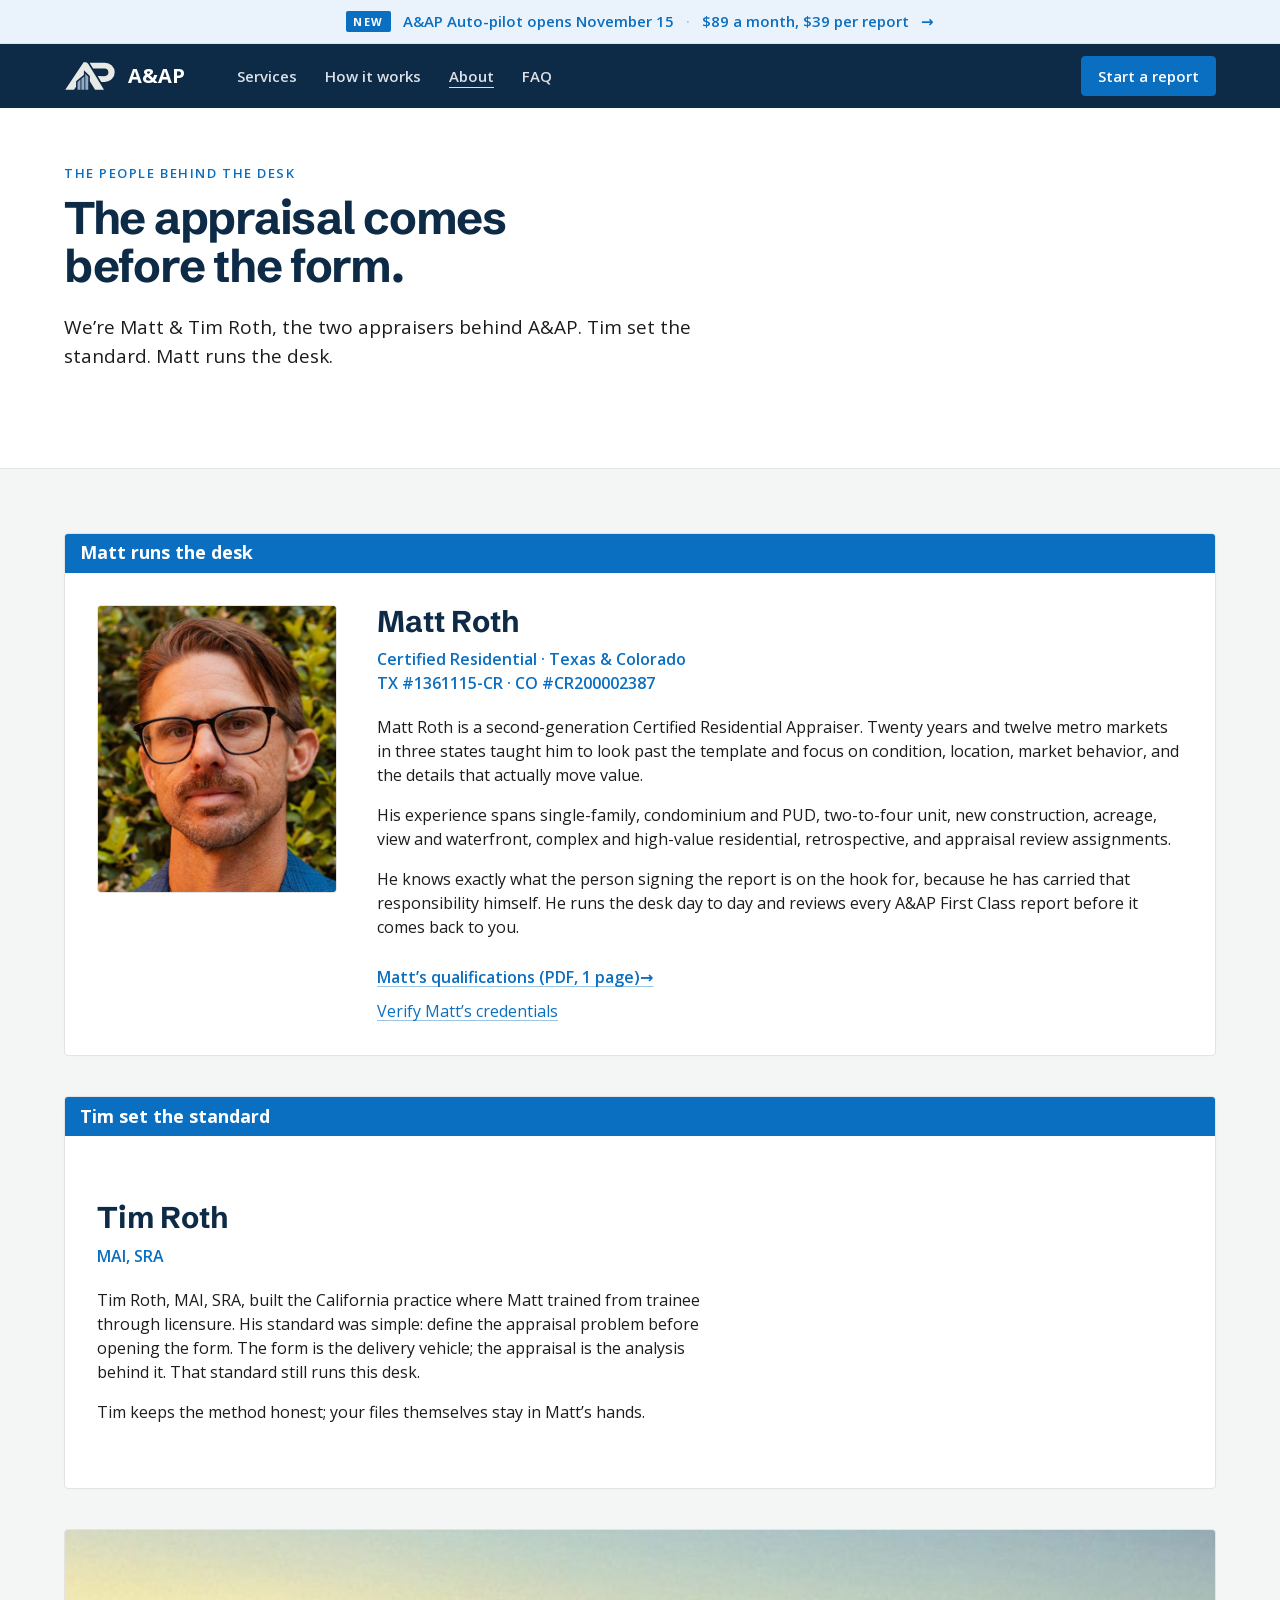
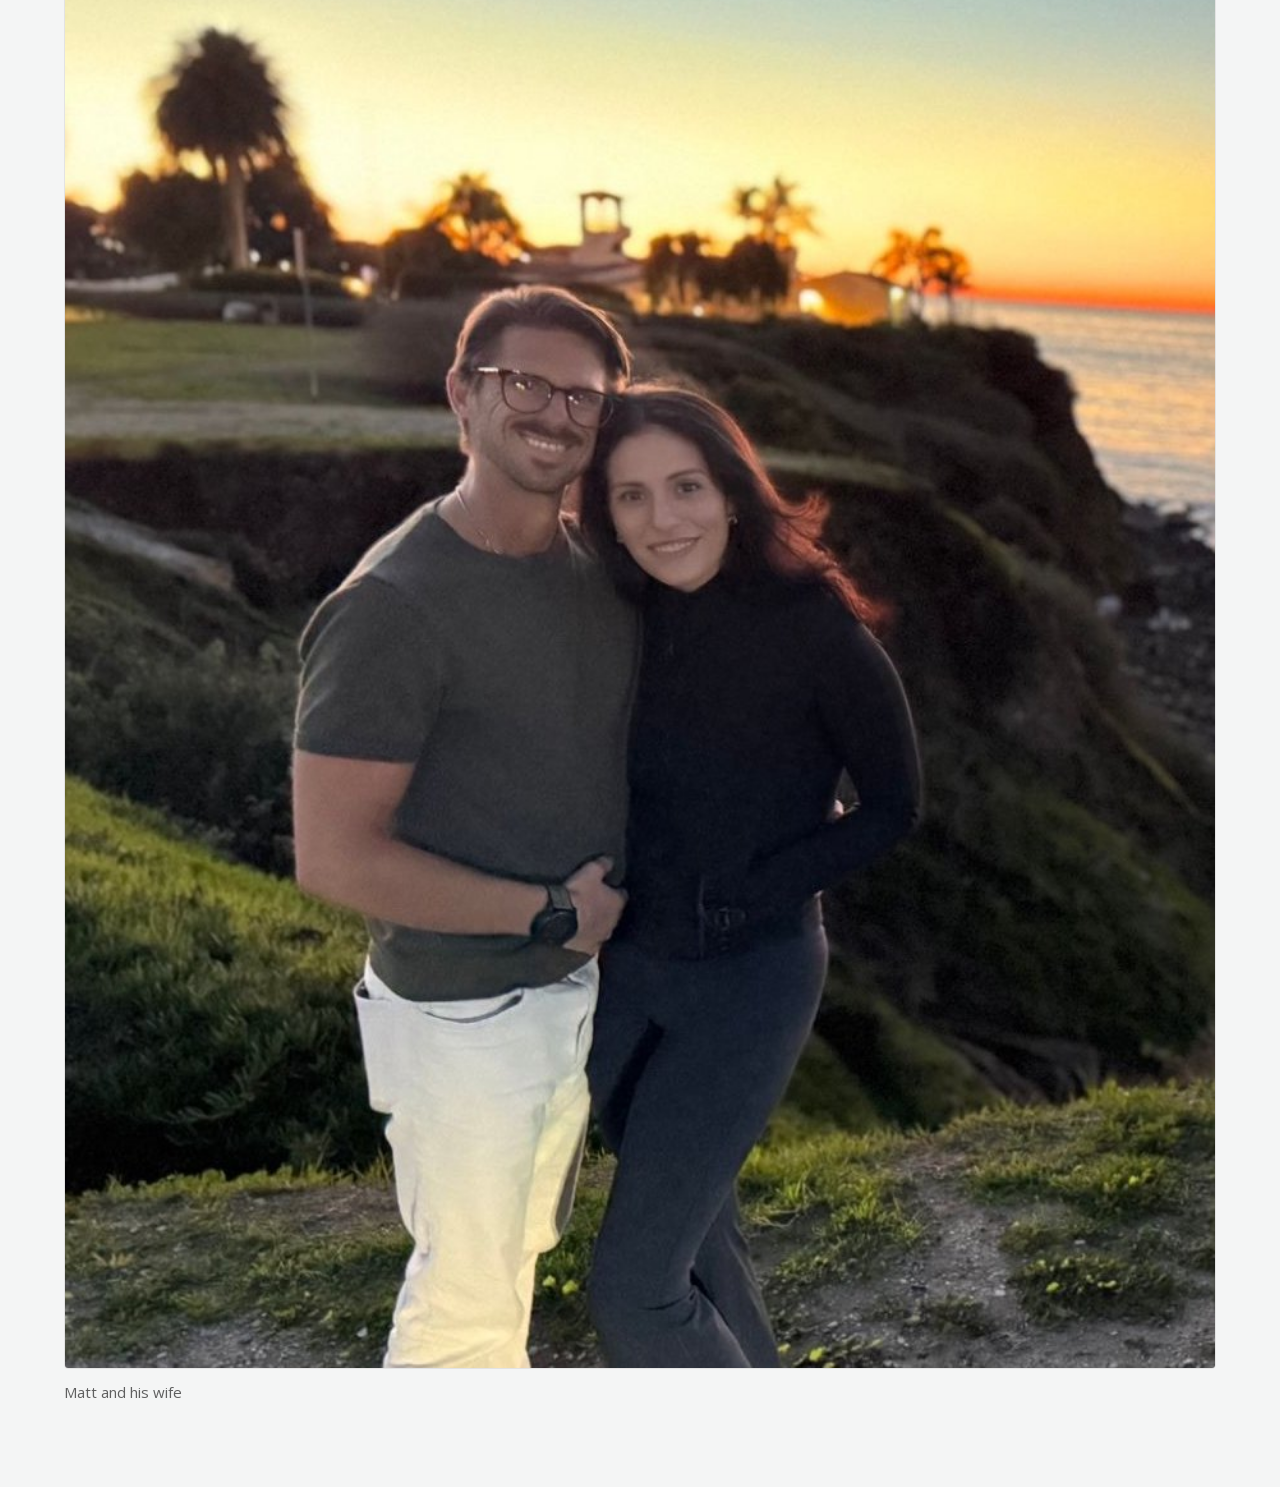
==== commit a42b8e4d: "aandap.com: show A&AP Auto-pilot at $89 a month plus $39 per report Banner on 5 pages, index meta de" ====
--- a/about.html
+++ b/about.html
@@ -22,7 +22,7 @@
   <symbol id="down" viewBox="0 0 20 20"><path d="M10 3v13M4.5 10.5L10 16l5.5-5.5" fill="none" stroke="currentColor" stroke-width="2" stroke-linecap="round" stroke-linejoin="round"/></symbol>
   <symbol id="phone" viewBox="0 0 20 20"><path d="M6.4 2.9c.5-.3 1.2-.1 1.5.4l1.4 2.4c.3.5.2 1.1-.2 1.5L7.9 8.4a9.6 9.6 0 0 0 3.7 3.7l1.2-1.2c.4-.4 1-.5 1.5-.2l2.4 1.4c.5.3.7 1 .4 1.5l-.9 1.7c-.5.9-1.5 1.4-2.5 1.1A13.6 13.6 0 0 1 3.6 6.3c-.3-1 .2-2 1.1-2.5l1.7-.9z" fill="currentColor"/></symbol>
 </svg>
-<a class="announce num" href="index.html#services"><b>New</b><span>A&amp;AP Auto-pilot opens November 15</span><span class="dot">·</span><span>$199 a month, flat rate</span><span class="arrow">&rarr;</span></a>
+<a class="announce num" href="index.html#services"><b>New</b><span>A&amp;AP Auto-pilot opens November 15</span><span class="dot">·</span><span>$89 a month, $39 per report</span><span class="arrow">&rarr;</span></a>
 <header class="appbar">
   <div class="wrap">
     <a class="brand" href="index.html" aria-label="A&amp;AP home"><img src="assets/aap-mark-light.svg" alt="" width="52" height="30"><b>A&amp;AP</b></a>
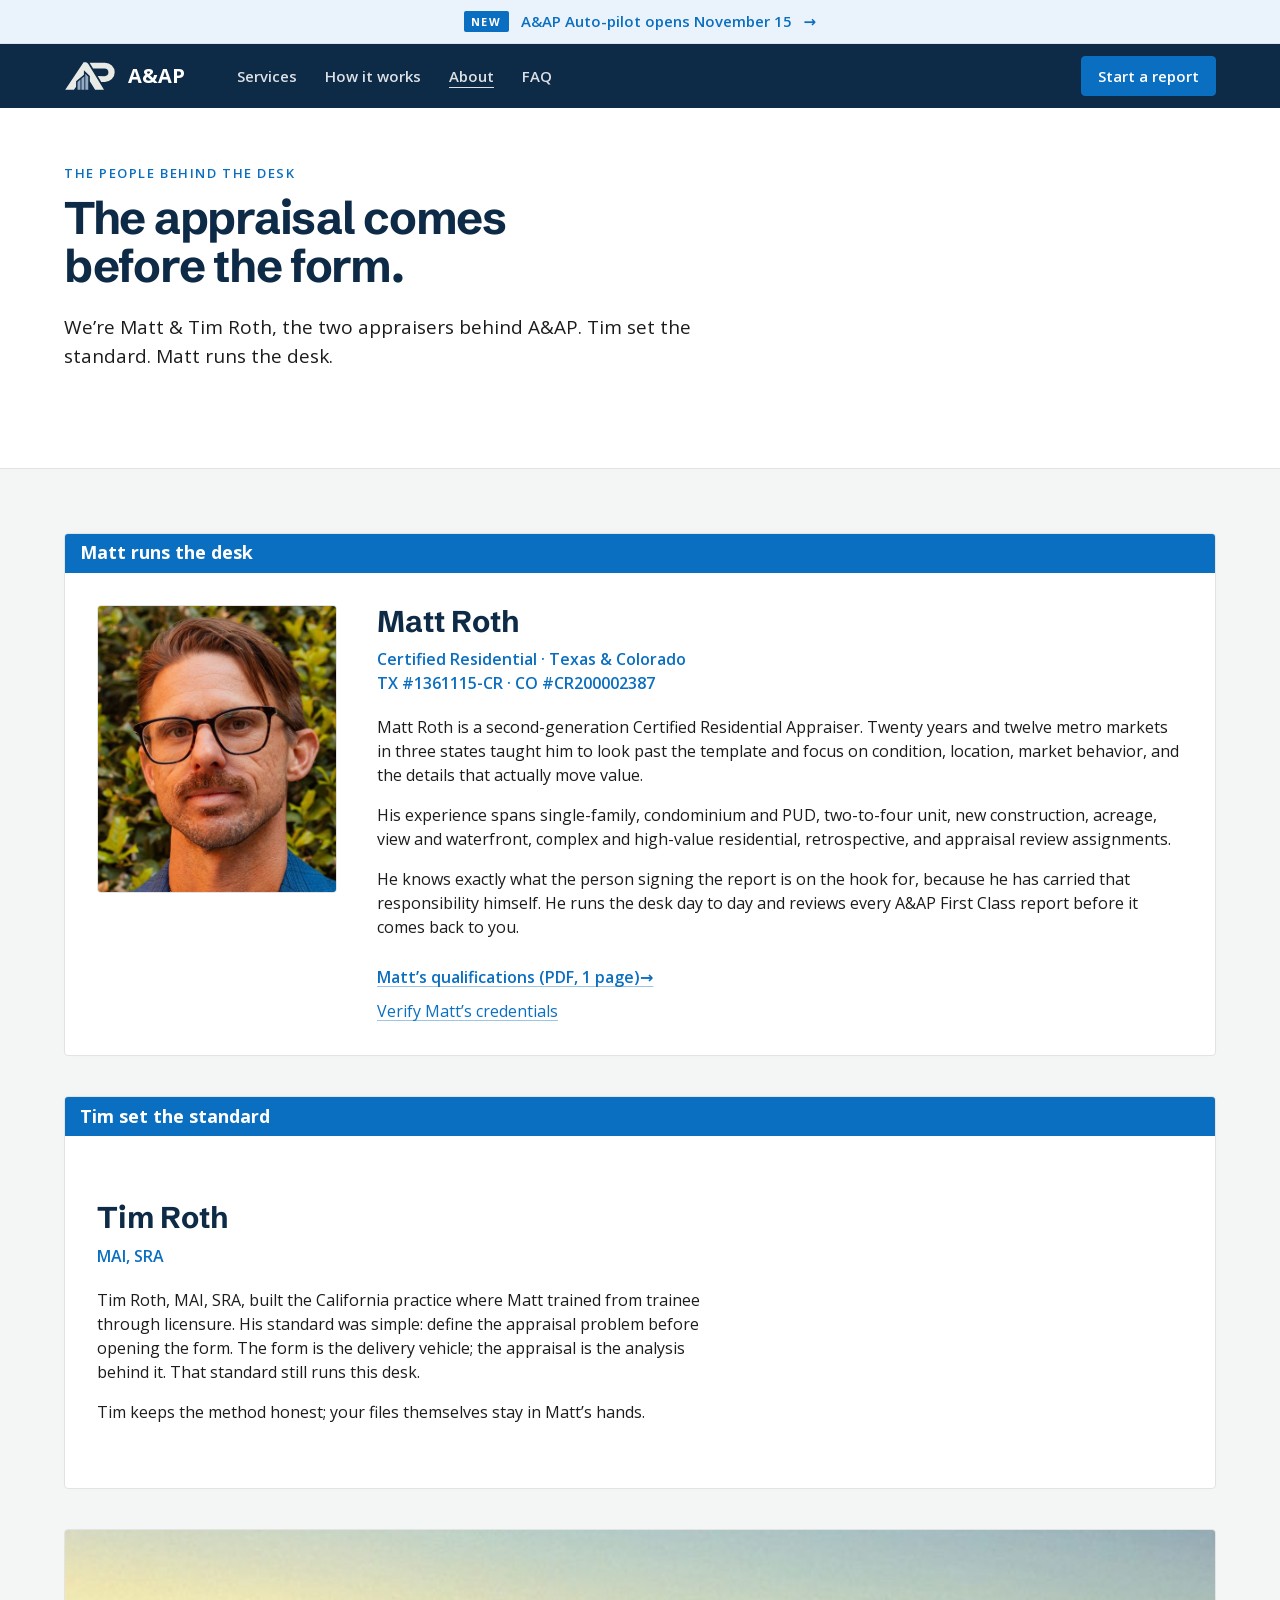
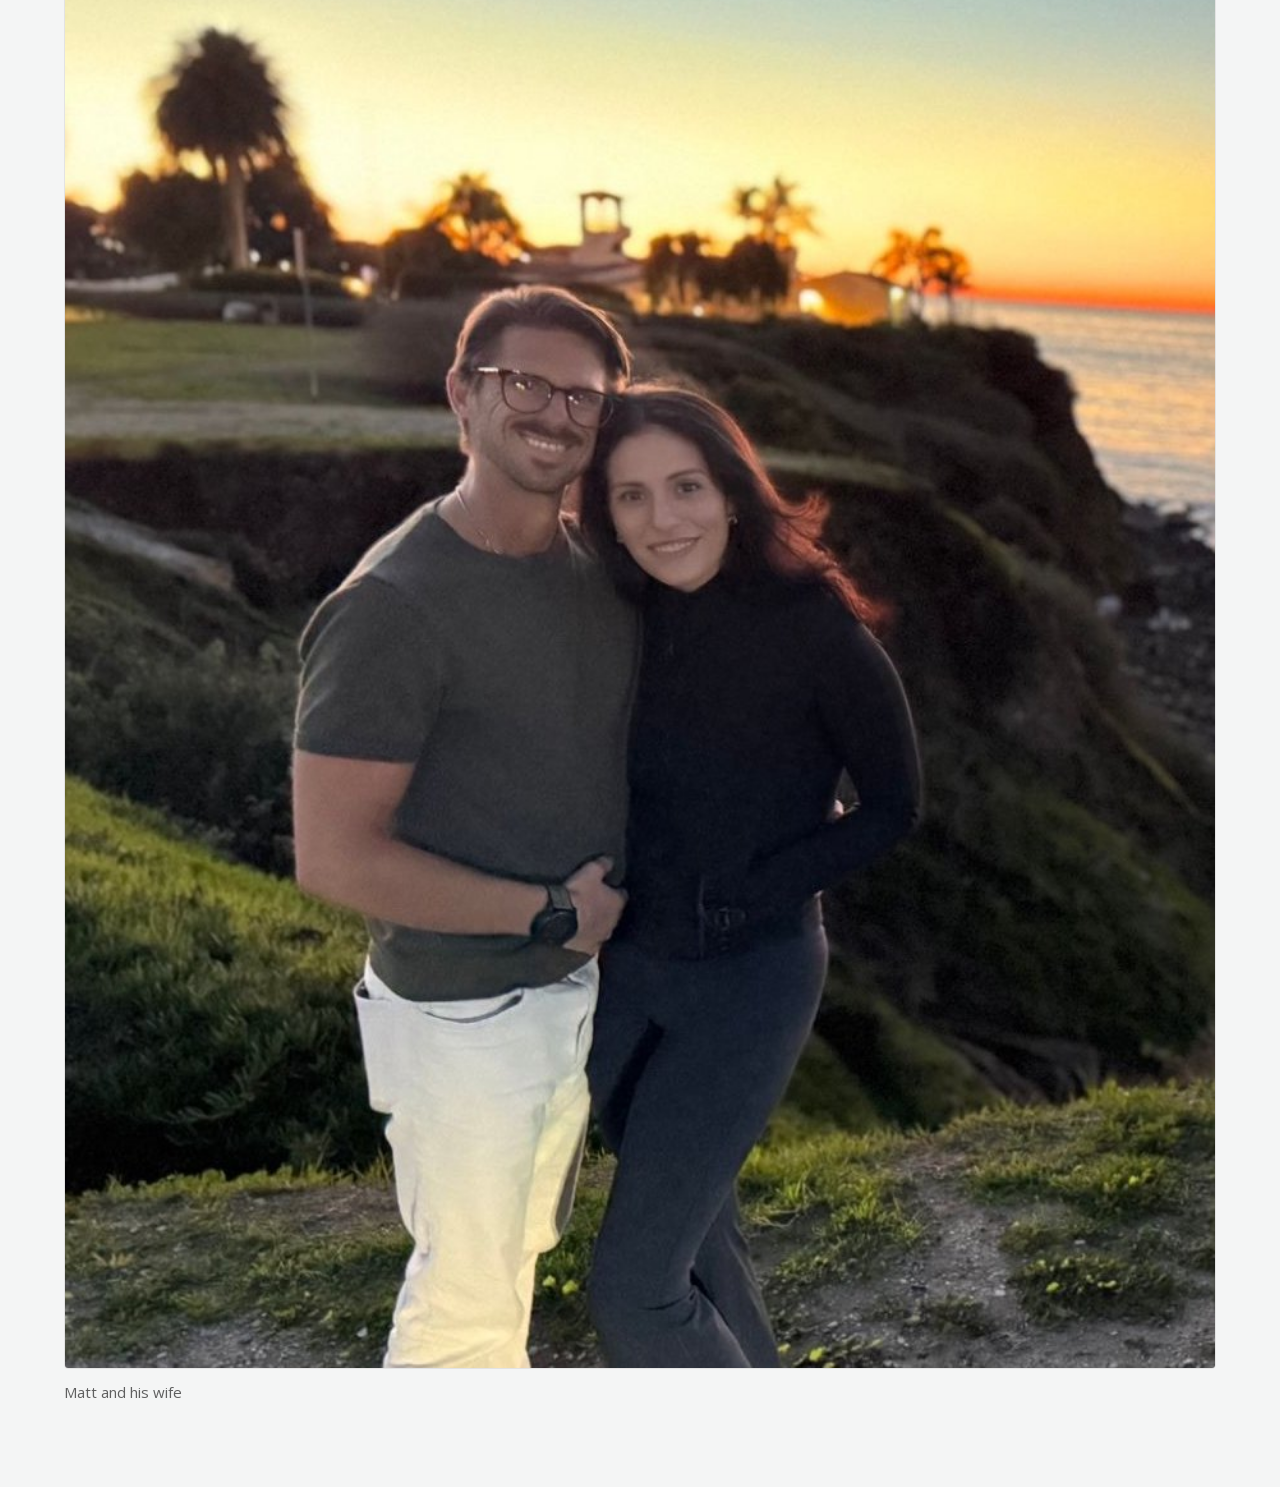
==== commit 1180e8cc: "aandap.com: take plan prices off until the plan is final (Matt 11-13)" ====
--- a/about.html
+++ b/about.html
@@ -22,7 +22,7 @@
   <symbol id="down" viewBox="0 0 20 20"><path d="M10 3v13M4.5 10.5L10 16l5.5-5.5" fill="none" stroke="currentColor" stroke-width="2" stroke-linecap="round" stroke-linejoin="round"/></symbol>
   <symbol id="phone" viewBox="0 0 20 20"><path d="M6.4 2.9c.5-.3 1.2-.1 1.5.4l1.4 2.4c.3.5.2 1.1-.2 1.5L7.9 8.4a9.6 9.6 0 0 0 3.7 3.7l1.2-1.2c.4-.4 1-.5 1.5-.2l2.4 1.4c.5.3.7 1 .4 1.5l-.9 1.7c-.5.9-1.5 1.4-2.5 1.1A13.6 13.6 0 0 1 3.6 6.3c-.3-1 .2-2 1.1-2.5l1.7-.9z" fill="currentColor"/></symbol>
 </svg>
-<a class="announce num" href="index.html#services"><b>New</b><span>A&amp;AP Auto-pilot opens November 15</span><span class="dot">·</span><span>$89 a month, $39 per report</span><span class="arrow">&rarr;</span></a>
+<a class="announce num" href="index.html#services"><b>New</b><span>A&amp;AP Auto-pilot opens November 15</span><span class="arrow">&rarr;</span></a>
 <header class="appbar">
   <div class="wrap">
     <a class="brand" href="index.html" aria-label="A&amp;AP home"><img src="assets/aap-mark-light.svg" alt="" width="52" height="30"><b>A&amp;AP</b></a>
--- a/assets/site.css
+++ b/assets/site.css
@@ -649,3 +649,13 @@
 .way .price { margin-top: auto; }
 .way .b > p.fineprint:first-child { margin: 0 0 var(--s-3); }
 @media (max-width: 720px) { #three-steps .process { grid-template-columns: 1fr; } }
+
+/* aandap.com prices Auto-pilot only; hands-on First Class points to appraisalpartners.net. */
+.ways--one { grid-template-columns: minmax(0, 1fr); }
+.ways--one .way.self .checks { display: grid; grid-template-columns: repeat(2, minmax(0, 1fr)); column-gap: var(--gutter); }
+.way-pointer { scroll-margin-top: var(--s-6); padding: var(--s-4) var(--s-5); border: 1px solid var(--line); border-left: 4px solid var(--first-class-gold); border-radius: var(--r-2); background: var(--card); }
+.way-pointer p { margin: 0; font-size: 17px; color: var(--ink); text-wrap: pretty; }
+.way-pointer strong { color: color-mix(in srgb, var(--first-class-gold) 70%, #000); }
+.way-pointer .dot { color: var(--ink-2); margin: 0 var(--s-1); }
+.way-pointer a { font-weight: 600; white-space: nowrap; }
+@media (max-width: 720px) { .ways--one .way.self .checks { grid-template-columns: 1fr; } }
